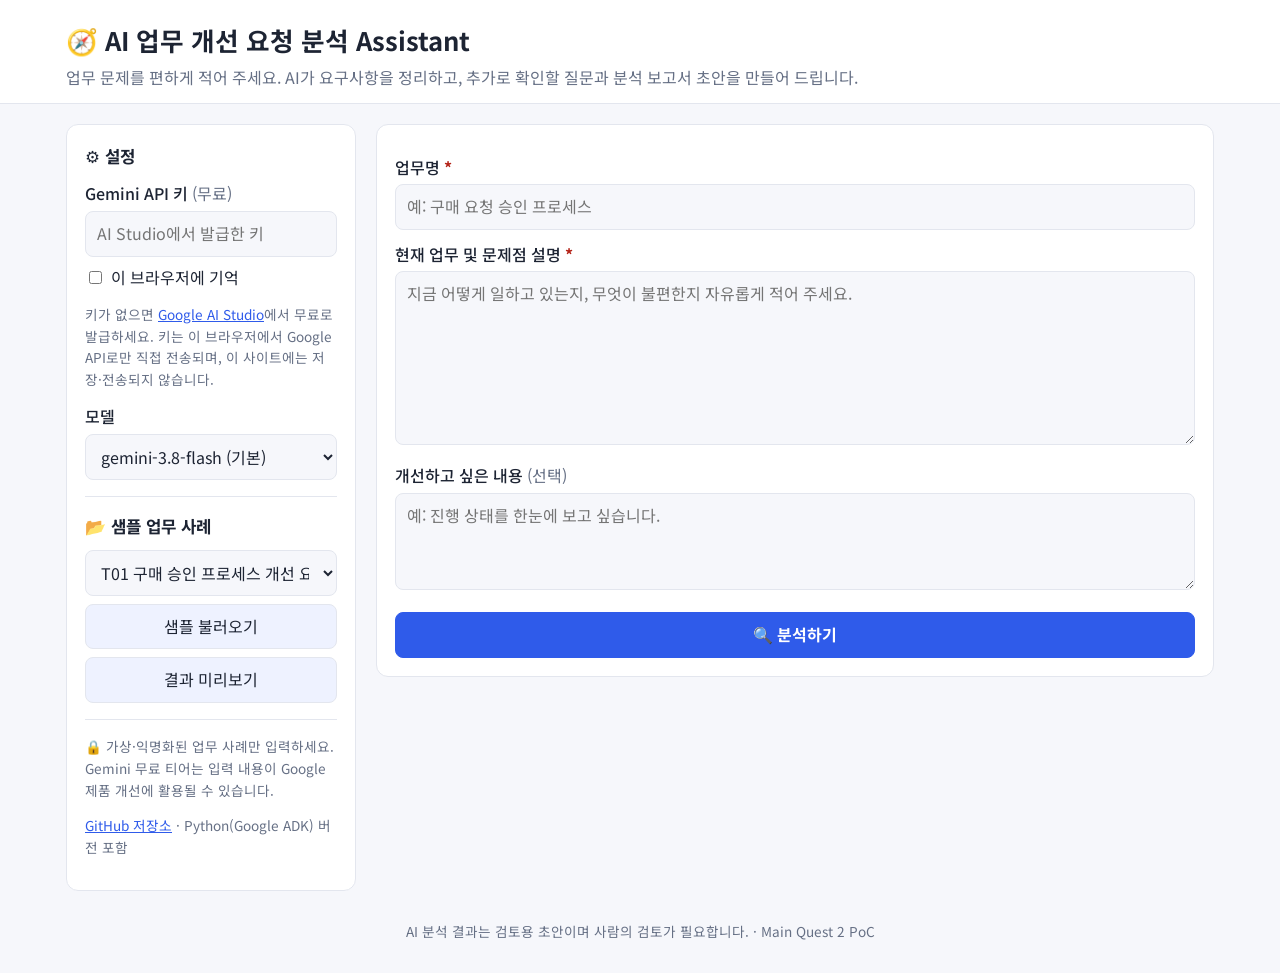
==== web/index.html @ cccdfedd "GitHub Pages 공개 웹 버전 추가 및 Gemini 검증 결과 반영 - web/: 방문자 본인의 무료 Gemini 키로 동작하는 정적 웹앱 (같은 프롬프트·스키마·가드레일)" ====
<!doctype html>
<html lang="ko">
<head>
  <meta charset="utf-8">
  <meta name="viewport" content="width=device-width, initial-scale=1">
  <title>AI 업무 개선 요청 분석 Assistant</title>
  <meta name="description" content="업무 개선 요청을 AI가 구조화하고, 추가 확인 질문과 분석 보고서 초안(As-Is/To-Be)을 생성합니다.">
  <link rel="icon" href="data:image/svg+xml,<svg xmlns='http://www.w3.org/2000/svg' viewBox='0 0 100 100'><text y='.9em' font-size='90'>🧭</text></svg>">
  <link rel="preconnect" href="https://fonts.googleapis.com">
  <link rel="preconnect" href="https://fonts.gstatic.com" crossorigin>
  <link href="https://fonts.googleapis.com/css2?family=Noto+Sans+KR:wght@400;500;700&display=swap" rel="stylesheet">
  <link rel="stylesheet" href="style.css">
</head>
<body>
<header class="top">
  <div class="wrap">
    <h1>🧭 AI 업무 개선 요청 분석 Assistant</h1>
    <p class="sub">업무 문제를 편하게 적어 주세요. AI가 요구사항을 정리하고, 추가로 확인할 질문과 분석 보고서 초안을 만들어 드립니다.</p>
  </div>
</header>

<main class="wrap layout">
  <aside class="panel side">
    <h2>⚙️ 설정</h2>
    <label for="apiKey">Gemini API 키 <span class="muted">(무료)</span></label>
    <input id="apiKey" type="password" autocomplete="off" placeholder="AI Studio에서 발급한 키">
    <label class="check"><input id="rememberKey" type="checkbox"> 이 브라우저에 기억</label>
    <p class="hint">키가 없으면 <a href="https://aistudio.google.com/apikey" target="_blank" rel="noopener">Google AI Studio</a>에서 무료로 발급하세요.
      키는 이 브라우저에서 Google API로만 직접 전송되며, 이 사이트에는 저장·전송되지 않습니다.</p>
    <label for="model">모델</label>
    <select id="model">
      <option value="gemini-3.8-flash">gemini-3.8-flash (기본)</option>
      <option value="gemini-3.5-flash-lite">gemini-3.5-flash-lite (한도 초과 시)</option>
    </select>

    <hr>
    <h2>📂 샘플 업무 사례</h2>
    <select id="sampleSelect" aria-label="테스트 사례 선택"></select>
    <div class="row">
      <button id="loadSample" class="secondary" type="button">샘플 불러오기</button>
      <button id="showSampleResult" class="secondary" type="button" title="API 키 없이 미리 실행해 둔 Gemini 분석 결과를 봅니다">결과 미리보기</button>
    </div>
    <hr>
    <p class="hint">🔒 가상·익명화된 업무 사례만 입력하세요. Gemini 무료 티어는 입력 내용이 Google 제품 개선에 활용될 수 있습니다.</p>
    <p class="hint"><a href="https://github.com/crystalmoon74/MainQuest2_AI-Business-Improvement-Assistant" target="_blank" rel="noopener">GitHub 저장소</a> · Python(Google ADK) 버전 포함</p>
  </aside>

  <section class="content">
    <form id="requestForm" class="panel" novalidate>
      <label for="taskName">업무명 <b class="req">*</b></label>
      <input id="taskName" type="text" placeholder="예: 구매 요청 승인 프로세스">
      <label for="problem">현재 업무 및 문제점 설명 <b class="req">*</b></label>
      <textarea id="problem" rows="6" placeholder="지금 어떻게 일하고 있는지, 무엇이 불편한지 자유롭게 적어 주세요."></textarea>
      <label for="improvement">개선하고 싶은 내용 <span class="muted">(선택)</span></label>
      <textarea id="improvement" rows="3" placeholder="예: 진행 상태를 한눈에 보고 싶습니다."></textarea>
      <button id="analyzeBtn" class="primary" type="submit">🔍 분석하기</button>
    </form>

    <div id="messages" aria-live="polite"></div>
    <div id="result"></div>
  </section>
</main>

<footer class="wrap foot">AI 분석 결과는 검토용 초안이며 사람의 검토가 필요합니다. · Main Quest 2 PoC</footer>
<script type="module" src="app.js"></script>
</body>
</html>
---- web/style.css ----
:root {
  --bg: #f6f7fb; --panel: #ffffff; --text: #1d2433; --muted: #667085; --line: #e3e6ee;
  --primary: #2f5bea; --primary-ink: #ffffff; --soft: #eef2ff;
  --ok: #157f3d; --ok-bg: #e7f6ec; --warn: #9a6700; --warn-bg: #fff6db; --none: #5b6474; --none-bg: #eef0f4;
  --err: #b42318; --err-bg: #fdecea;
}
@media (prefers-color-scheme: dark) {
  :root {
    --bg: #12151c; --panel: #1a1f29; --text: #e7eaf0; --muted: #9aa3b2; --line: #2b3240;
    --primary: #6f8cff; --primary-ink: #0d1020; --soft: #222a3d;
    --ok: #6fd393; --ok-bg: #173324; --warn: #f2c25c; --warn-bg: #3a2f12; --none: #b4bccb; --none-bg: #262c38;
    --err: #ff8a80; --err-bg: #3b1a1a;
  }
}
* { box-sizing: border-box; }
body { margin: 0; background: var(--bg); color: var(--text);
  font-family: "Noto Sans KR", system-ui, -apple-system, "Segoe UI", sans-serif; line-height: 1.6; }
a { color: var(--primary); }
.wrap { max-width: 1180px; margin: 0 auto; padding: 0 16px; }
.top { background: var(--panel); border-bottom: 1px solid var(--line); padding: 20px 0 12px; margin-bottom: 20px; }
.top h1 { margin: 0; font-size: 1.6rem; }
.sub { margin: 4px 0 0; color: var(--muted); }
.layout { display: grid; grid-template-columns: 290px 1fr; gap: 20px; align-items: start; }
@media (max-width: 860px) { .layout { grid-template-columns: 1fr; } }
.panel { background: var(--panel); border: 1px solid var(--line); border-radius: 12px; padding: 18px; }
.side h2 { font-size: 1.05rem; margin: 0 0 10px; }
.side { position: sticky; top: 12px; }
@media (max-width: 860px) { .side { position: static; } }
label { display: block; font-weight: 500; margin: 12px 0 4px; }
label.check { font-weight: 400; display: flex; gap: 6px; align-items: center; margin-top: 8px; }
input[type=text], input[type=password], textarea, select {
  width: 100%; padding: 9px 11px; border: 1px solid var(--line); border-radius: 8px;
  background: var(--bg); color: var(--text); font: inherit; }
textarea { resize: vertical; }
input:focus, textarea:focus, select:focus { outline: 2px solid var(--primary); outline-offset: 1px; }
button { font: inherit; border-radius: 8px; padding: 9px 14px; cursor: pointer; border: 1px solid var(--line); }
button.primary { background: var(--primary); color: var(--primary-ink); border-color: var(--primary); width: 100%; margin-top: 16px; font-weight: 700; }
button.secondary { background: var(--soft); color: var(--text); }
button:disabled { opacity: .6; cursor: progress; }
.row { display: flex; flex-direction: column; gap: 8px; margin-top: 8px; }
.row > button { width: 100%; }
.hint { font-size: .85rem; color: var(--muted); }
.muted { color: var(--muted); font-weight: 400; }
.req { color: var(--err); }
hr { border: 0; border-top: 1px solid var(--line); margin: 16px 0; }
.msg { border-radius: 10px; padding: 12px 14px; margin-top: 14px; }
.msg.err { background: var(--err-bg); color: var(--err); }
.msg.info { background: var(--soft); }
.msg.warn { background: var(--warn-bg); color: var(--warn); }
.progress { display: flex; gap: 10px; align-items: center; }
.spinner { width: 18px; height: 18px; border: 3px solid var(--line); border-top-color: var(--primary); border-radius: 50%; animation: spin 1s linear infinite; }
@keyframes spin { to { transform: rotate(360deg); } }
.report { margin-top: 20px; }
.report h2 { margin: 0 0 6px; }
.report h3 { margin: 26px 0 8px; font-size: 1.1rem; border-left: 4px solid var(--primary); padding-left: 8px; }
.metrics { display: grid; grid-template-columns: repeat(5, 1fr); gap: 10px; margin: 14px 0; }
@media (max-width: 600px) { .metrics { grid-template-columns: repeat(2, 1fr); } }
.metric { background: var(--bg); border: 1px solid var(--line); border-radius: 10px; padding: 10px; }
.metric b { display: block; font-size: 1.4rem; }
.metric span { color: var(--muted); font-size: .85rem; }
.tabs { display: flex; gap: 4px; border-bottom: 1px solid var(--line); margin-top: 10px; flex-wrap: wrap; }
.tabs button { border: 0; background: none; border-bottom: 3px solid transparent; border-radius: 0; color: var(--muted); }
.tabs button[aria-selected=true] { color: var(--text); border-bottom-color: var(--primary); font-weight: 700; }
.tabpanel[hidden] { display: none; }
.table-wrap { overflow-x: auto; }
table { width: 100%; border-collapse: collapse; font-size: .93rem; }
th, td { text-align: left; border-bottom: 1px solid var(--line); padding: 8px; vertical-align: top; }
th { color: var(--muted); font-weight: 500; white-space: nowrap; }
.badge { display: inline-block; white-space: nowrap; padding: 1px 8px; border-radius: 999px; font-size: .8rem; font-weight: 700; }
.b-확인 { background: var(--ok-bg); color: var(--ok); }
.b-추정 { background: var(--warn-bg); color: var(--warn); }
.b-미확인 { background: var(--none-bg); color: var(--none); }
.flow { display: flex; flex-wrap: wrap; gap: 6px; align-items: center; margin: 8px 0; }
.flow .step { background: var(--soft); border-radius: 8px; padding: 4px 10px; }
details { border: 1px solid var(--line); border-radius: 10px; padding: 8px 12px; margin: 8px 0; }
summary { cursor: pointer; font-weight: 500; }
.tag { font-size: .78rem; background: var(--soft); border-radius: 6px; padding: 1px 6px; margin-left: 6px; }
ol.questions li { margin-bottom: 8px; }
ol.questions small { color: var(--muted); display: block; }
.answers label { font-weight: 400; }
pre.md { background: var(--bg); border: 1px solid var(--line); border-radius: 10px; padding: 12px; overflow-x: auto; white-space: pre-wrap; font-size: .85rem; }
.foot { color: var(--muted); font-size: .85rem; padding: 30px 16px; text-align: center; }
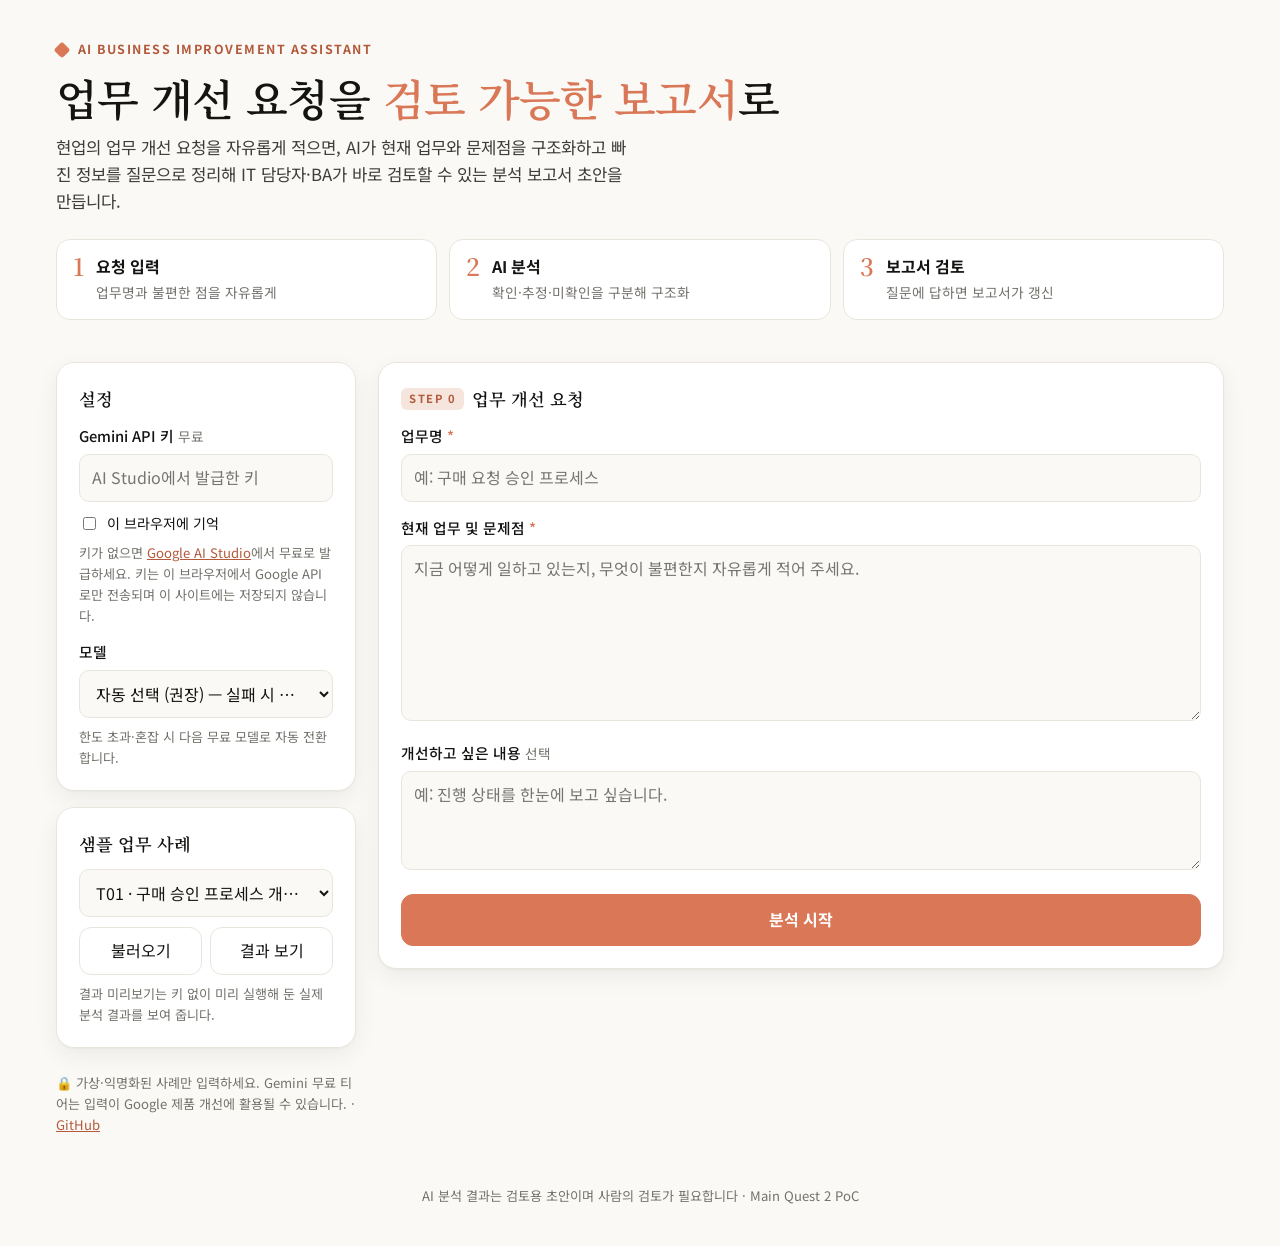
==== commit 78567b4c: "슬라이드형 디자인 개편, HTML 보고서, 무료 모델 자동 전환 - 웹·Streamlit 화면을 아이보리·클레이·세리프 제목의 슬라이드 톤으로 개편 - 분석 결과를 표지 + STE" ====
--- a/web/index.html
+++ b/web/index.html
@@ -3,65 +3,70 @@
 <head>
   <meta charset="utf-8">
   <meta name="viewport" content="width=device-width, initial-scale=1">
-  <title>AI 업무 개선 요청 분석 Assistant</title>
+  <title>업무 개선 분석 Assistant</title>
   <meta name="description" content="업무 개선 요청을 AI가 구조화하고, 추가 확인 질문과 분석 보고서 초안(As-Is/To-Be)을 생성합니다.">
-  <link rel="icon" href="data:image/svg+xml,<svg xmlns='http://www.w3.org/2000/svg' viewBox='0 0 100 100'><text y='.9em' font-size='90'>🧭</text></svg>">
+  <link rel="icon" href="data:image/svg+xml,<svg xmlns='http://www.w3.org/2000/svg' viewBox='0 0 100 100'><rect x='22' y='22' width='56' height='56' rx='10' transform='rotate(45 50 50)' fill='%23d97757'/></svg>">
   <link rel="preconnect" href="https://fonts.googleapis.com">
   <link rel="preconnect" href="https://fonts.gstatic.com" crossorigin>
-  <link href="https://fonts.googleapis.com/css2?family=Noto+Sans+KR:wght@400;500;700&display=swap" rel="stylesheet">
-  <link rel="stylesheet" href="style.css">
+  <link href="https://fonts.googleapis.com/css2?family=Noto+Sans+KR:wght@400;500;700&family=Noto+Serif+KR:wght@600&display=swap" rel="stylesheet">
+  <link rel="stylesheet" href="report.css?v=2">
+  <link rel="stylesheet" href="style.css?v=2">
 </head>
 <body>
-<header class="top">
-  <div class="wrap">
-    <h1>🧭 AI 업무 개선 요청 분석 Assistant</h1>
-    <p class="sub">업무 문제를 편하게 적어 주세요. AI가 요구사항을 정리하고, 추가로 확인할 질문과 분석 보고서 초안을 만들어 드립니다.</p>
-  </div>
+<header class="hero wrap">
+  <div class="brand"><span class="dot"></span>AI Business Improvement Assistant</div>
+  <h1>업무 개선 요청을 <em>검토 가능한 보고서</em>로</h1>
+  <p class="lead">현업의 업무 개선 요청을 자유롭게 적으면, AI가 현재 업무와 문제점을 구조화하고 빠진 정보를 질문으로 정리해
+    IT 담당자·BA가 바로 검토할 수 있는 분석 보고서 초안을 만듭니다.</p>
+  <ol class="how">
+    <li><span class="n">1</span><div><b>요청 입력</b><span>업무명과 불편한 점을 자유롭게</span></div></li>
+    <li><span class="n">2</span><div><b>AI 분석</b><span>확인·추정·미확인을 구분해 구조화</span></div></li>
+    <li><span class="n">3</span><div><b>보고서 검토</b><span>질문에 답하면 보고서가 갱신</span></div></li>
+  </ol>
 </header>
 
 <main class="wrap layout">
-  <aside class="panel side">
-    <h2>⚙️ 설정</h2>
-    <label for="apiKey">Gemini API 키 <span class="muted">(무료)</span></label>
-    <input id="apiKey" type="password" autocomplete="off" placeholder="AI Studio에서 발급한 키">
-    <label class="check"><input id="rememberKey" type="checkbox"> 이 브라우저에 기억</label>
-    <p class="hint">키가 없으면 <a href="https://aistudio.google.com/apikey" target="_blank" rel="noopener">Google AI Studio</a>에서 무료로 발급하세요.
-      키는 이 브라우저에서 Google API로만 직접 전송되며, 이 사이트에는 저장·전송되지 않습니다.</p>
-    <label for="model">모델</label>
-    <select id="model">
-      <option value="gemini-3.8-flash">gemini-3.8-flash (기본)</option>
-      <option value="gemini-3.5-flash-lite">gemini-3.5-flash-lite (한도 초과 시)</option>
-    </select>
-
-    <hr>
-    <h2>📂 샘플 업무 사례</h2>
-    <select id="sampleSelect" aria-label="테스트 사례 선택"></select>
-    <div class="row">
-      <button id="loadSample" class="secondary" type="button">샘플 불러오기</button>
-      <button id="showSampleResult" class="secondary" type="button" title="API 키 없이 미리 실행해 둔 Gemini 분석 결과를 봅니다">결과 미리보기</button>
-    </div>
-    <hr>
-    <p class="hint">🔒 가상·익명화된 업무 사례만 입력하세요. Gemini 무료 티어는 입력 내용이 Google 제품 개선에 활용될 수 있습니다.</p>
-    <p class="hint"><a href="https://github.com/crystalmoon74/MainQuest2_AI-Business-Improvement-Assistant" target="_blank" rel="noopener">GitHub 저장소</a> · Python(Google ADK) 버전 포함</p>
+  <aside class="side">
+    <section class="card">
+      <h2 class="card-title">설정</h2>
+      <label for="apiKey">Gemini API 키 <span class="opt">무료</span></label>
+      <input id="apiKey" type="password" autocomplete="off" placeholder="AI Studio에서 발급한 키">
+      <label class="check"><input id="rememberKey" type="checkbox"> 이 브라우저에 기억</label>
+      <p class="hint">키가 없으면 <a href="https://aistudio.google.com/apikey" target="_blank" rel="noopener">Google AI Studio</a>에서 무료로 발급하세요.
+        키는 이 브라우저에서 Google API로만 전송되며 이 사이트에는 저장되지 않습니다.</p>
+      <label for="model">모델</label>
+      <select id="model"></select>
+      <p class="hint" id="modelHint">한도 초과·혼잡 시 다음 무료 모델로 자동 전환합니다.</p>
+    </section>
+    <section class="card">
+      <h2 class="card-title">샘플 업무 사례</h2>
+      <select id="sampleSelect" aria-label="테스트 사례 선택"></select>
+      <div class="btn-row">
+        <button id="loadSample" class="btn" type="button">불러오기</button>
+        <button id="showSampleResult" class="btn" type="button" title="API 키 없이 미리 실행해 둔 Gemini 분석 결과를 봅니다">결과 보기</button>
+      </div>
+      <p class="hint">결과 미리보기는 키 없이 미리 실행해 둔 실제 분석 결과를 보여 줍니다.</p>
+    </section>
+    <p class="hint">🔒 가상·익명화된 사례만 입력하세요. Gemini 무료 티어는 입력이 Google 제품 개선에 활용될 수 있습니다.
+      · <a href="https://github.com/crystalmoon74/MainQuest2_AI-Business-Improvement-Assistant" target="_blank" rel="noopener">GitHub</a></p>
   </aside>
 
-  <section class="content">
-    <form id="requestForm" class="panel" novalidate>
-      <label for="taskName">업무명 <b class="req">*</b></label>
+  <section>
+    <form id="requestForm" class="card" novalidate>
+      <h2 class="card-title"><span class="k">STEP 0</span>업무 개선 요청</h2>
+      <label for="taskName">업무명 <span class="req">*</span></label>
       <input id="taskName" type="text" placeholder="예: 구매 요청 승인 프로세스">
-      <label for="problem">현재 업무 및 문제점 설명 <b class="req">*</b></label>
+      <label for="problem">현재 업무 및 문제점 <span class="req">*</span></label>
       <textarea id="problem" rows="6" placeholder="지금 어떻게 일하고 있는지, 무엇이 불편한지 자유롭게 적어 주세요."></textarea>
-      <label for="improvement">개선하고 싶은 내용 <span class="muted">(선택)</span></label>
+      <label for="improvement">개선하고 싶은 내용 <span class="opt">선택</span></label>
       <textarea id="improvement" rows="3" placeholder="예: 진행 상태를 한눈에 보고 싶습니다."></textarea>
-      <button id="analyzeBtn" class="primary" type="submit">🔍 분석하기</button>
+      <div class="form-actions"><button id="analyzeBtn" class="btn primary" type="submit">분석 시작</button></div>
     </form>
-
     <div id="messages" aria-live="polite"></div>
     <div id="result"></div>
   </section>
 </main>
-
-<footer class="wrap foot">AI 분석 결과는 검토용 초안이며 사람의 검토가 필요합니다. · Main Quest 2 PoC</footer>
-<script type="module" src="app.js"></script>
+<footer class="foot">AI 분석 결과는 검토용 초안이며 사람의 검토가 필요합니다 · Main Quest 2 PoC</footer>
+<script type="module" src="app.js?v=2"></script>
 </body>
 </html>
--- a/web/report.css
+++ b/web/report.css
@@ -0,0 +1,171 @@
+/* 분석 보고서 공용 스타일 — 웹 화면, HTML 다운로드, Streamlit 화면이 모두 이 파일을 사용한다. */
+:root {
+  --ivory: #faf9f5; --paper: #ffffff; --ink: #141413; --ink-2: #3d3d3a; --muted: #73726c; --line: #e8e6dc;
+  --clay: #d97757; --clay-ink: #b35a3c; --clay-soft: #f6e5dc;
+  --olive: #5f7a45; --olive-soft: #e5ecd9;
+  --sky: #4f7fb0; --sky-soft: #e0ebf5;
+  --amber: #a86a12; --amber-soft: #f8ebd2;
+  --slate: #6b6a63; --slate-soft: #eeede7;
+  --shadow: 0 1px 2px rgba(20, 20, 19, .04), 0 8px 24px rgba(20, 20, 19, .06);
+  --serif: "Noto Serif KR", "Nanum Myeongjo", Georgia, serif;
+  --sans: "Noto Sans KR", "Pretendard", system-ui, -apple-system, "Segoe UI", sans-serif;
+}
+@media (prefers-color-scheme: dark) {
+  :root:not([data-theme="light"]) {
+    --ivory: #1c1b19; --paper: #262522; --ink: #f1efe7; --ink-2: #d6d3c8; --muted: #a3a097; --line: #3a3934;
+    --clay: #e08a6b; --clay-ink: #f0a385; --clay-soft: #3d2a22;
+    --olive: #9cbc7c; --olive-soft: #2b3324; --sky: #8db6de; --sky-soft: #21303d;
+    --amber: #e6b25c; --amber-soft: #3a2e19; --slate: #b4b1a6; --slate-soft: #33322e;
+    --shadow: 0 1px 2px rgba(0, 0, 0, .3), 0 8px 24px rgba(0, 0, 0, .25);
+  }
+}
+
+.rpt { color: var(--ink); font-family: var(--sans); line-height: 1.65; }
+.rpt * { box-sizing: border-box; }
+.rpt h1, .rpt h2, .rpt h3 { font-family: var(--serif); font-weight: 600; letter-spacing: -.01em; margin: 0; }
+
+/* ---------- 표지 ---------- */
+.rpt-cover { background: var(--paper); border: 1px solid var(--line); border-radius: 20px; box-shadow: var(--shadow);
+  padding: 36px 36px 28px; position: relative; overflow: hidden; }
+.rpt-cover::before { content: ""; position: absolute; inset: 0 0 auto 0; height: 6px; background: var(--clay); }
+.rpt-eyebrow { color: var(--clay-ink); font-weight: 700; letter-spacing: .12em; font-size: .78rem; text-transform: uppercase; }
+.rpt-cover h1 { font-size: clamp(1.6rem, 3.2vw, 2.3rem); margin: 6px 0 10px; line-height: 1.3; }
+.rpt-summary { font-size: 1.05rem; color: var(--ink-2); max-width: 62ch; margin: 0 0 16px; }
+.rpt-meta { display: flex; flex-wrap: wrap; gap: 8px; margin-bottom: 18px; }
+.chip { display: inline-flex; align-items: center; gap: 6px; background: var(--slate-soft); color: var(--ink-2);
+  border-radius: 999px; padding: 3px 12px; font-size: .82rem; }
+.callout { border-radius: 12px; padding: 12px 16px; font-size: .9rem; display: flex; gap: 10px; align-items: flex-start; }
+.callout.warn { background: var(--amber-soft); color: var(--amber); }
+.callout.info { background: var(--sky-soft); color: var(--sky); }
+.kpis { display: grid; grid-template-columns: repeat(5, minmax(0, 1fr)); gap: 12px; margin-top: 20px; }
+@media (max-width: 720px) { .kpis { grid-template-columns: repeat(2, minmax(0, 1fr)); } }
+.kpi { background: var(--ivory); border: 1px solid var(--line); border-radius: 14px; padding: 12px 14px; }
+.kpi b { display: block; font-family: var(--serif); font-size: 1.7rem; line-height: 1.2; }
+.kpi span { color: var(--muted); font-size: .8rem; }
+.kpi.accent b { color: var(--clay-ink); }
+
+/* ---------- 단계 내비게이션 ---------- */
+.rpt-steps { display: flex; gap: 6px; overflow-x: auto; padding: 14px 4px 6px; margin: 18px 0 4px; scrollbar-width: thin;
+  list-style: none; }
+.rpt-steps li { flex: 1 0 auto; }
+.rpt-steps a, .rpt-steps button { display: flex; align-items: center; gap: 8px; width: 100%; text-decoration: none; color: var(--muted);
+  background: var(--paper); border: 1px solid var(--line); border-radius: 12px; padding: 8px 12px; font: inherit; font-size: .85rem;
+  cursor: pointer; white-space: nowrap; transition: border-color .15s, color .15s, background .15s; }
+.rpt-steps .n { display: inline-grid; place-items: center; width: 24px; height: 24px; border-radius: 50%;
+  background: var(--slate-soft); color: var(--ink-2); font-weight: 700; font-size: .78rem; flex: none; }
+.rpt-steps a:hover, .rpt-steps button:hover { border-color: var(--clay); color: var(--ink); }
+.rpt-steps .active { border-color: var(--clay); color: var(--ink); background: var(--clay-soft); }
+.rpt-steps .active .n, .rpt-steps .done .n { background: var(--clay); color: #fff; }
+
+/* ---------- 슬라이드(섹션) ---------- */
+.slide { background: var(--paper); border: 1px solid var(--line); border-radius: 20px; box-shadow: var(--shadow);
+  padding: 30px 34px; margin-top: 18px; scroll-margin-top: 80px; }
+.slide-head { display: grid; grid-template-columns: auto 1fr; gap: 4px 18px; align-items: end; padding-bottom: 16px;
+  border-bottom: 1px solid var(--line); margin-bottom: 20px; }
+.slide-num { grid-row: span 2; font-family: var(--serif); font-size: 3rem; line-height: 1; color: var(--clay); font-weight: 600; }
+.slide-kicker { color: var(--muted); font-size: .76rem; letter-spacing: .14em; font-weight: 700; }
+.slide-head h2 { font-size: 1.5rem; }
+.slide-lead { grid-column: 2; color: var(--muted); font-size: .9rem; margin: 2px 0 0; }
+.slide h3 { font-size: 1.05rem; margin: 18px 0 10px; }
+.slide p { margin: 0 0 10px; }
+@media (max-width: 640px) { .slide, .rpt-cover { padding: 22px 18px; } .slide-num { font-size: 2.2rem; } }
+
+/* 상태 배지 */
+.badge { display: inline-flex; align-items: center; gap: 4px; white-space: nowrap; border-radius: 999px; padding: 1px 10px;
+  font-size: .76rem; font-weight: 700; }
+.badge::before { content: ""; width: 7px; height: 7px; border-radius: 50%; background: currentColor; }
+.badge.s-확인 { background: var(--olive-soft); color: var(--olive); }
+.badge.s-추정 { background: var(--amber-soft); color: var(--amber); }
+.badge.s-미확인 { background: var(--slate-soft); color: var(--slate); }
+.legend { display: flex; gap: 14px; flex-wrap: wrap; font-size: .8rem; color: var(--muted); margin-bottom: 14px; }
+
+/* 업무 흐름 */
+.flow { display: flex; flex-wrap: wrap; align-items: stretch; gap: 10px; margin: 6px 0 18px; counter-reset: flow; }
+.flow-step { position: relative; flex: 1 1 150px; background: var(--ivory); border: 1px solid var(--line); border-radius: 14px;
+  padding: 12px 14px 10px; counter-increment: flow; }
+.flow-step::before { content: counter(flow, decimal-leading-zero); display: block; font-family: var(--serif); color: var(--clay);
+  font-weight: 600; font-size: .95rem; }
+.flow-step strong { display: block; margin: 2px 0 6px; line-height: 1.4; }
+.flow-step:not(:last-child)::after { content: "→"; position: absolute; right: -10px; top: 50%; transform: translate(50%, -50%);
+  color: var(--clay); font-weight: 700; background: var(--paper); line-height: 1; }
+.flow-step.s-추정 { border-style: dashed; border-color: var(--amber); }
+.flow-step.s-미확인 { border-style: dashed; }
+
+/* 사실 카드 */
+.facts { display: grid; gap: 10px; }
+.fact { display: grid; grid-template-columns: auto 1fr; gap: 6px 14px; background: var(--ivory); border: 1px solid var(--line);
+  border-left: 4px solid var(--slate); border-radius: 12px; padding: 12px 16px; }
+.fact.s-확인 { border-left-color: var(--olive); }
+.fact.s-추정 { border-left-color: var(--amber); }
+.fact .content { font-weight: 500; }
+.fact .ev { grid-column: 2; color: var(--muted); font-size: .86rem; }
+.fact .ev q { quotes: "“" "”"; font-style: normal; }
+
+/* AS-IS / TO-BE 비교 */
+.compare { display: grid; grid-template-columns: 1fr 1fr; gap: 14px; }
+@media (max-width: 720px) { .compare { grid-template-columns: 1fr; } }
+.pane { border-radius: 14px; padding: 16px 18px; border: 1px solid var(--line); }
+.pane.asis { background: var(--slate-soft); }
+.pane.tobe { background: var(--clay-soft); border-color: transparent; }
+.pane .label { font-size: .75rem; letter-spacing: .14em; font-weight: 700; color: var(--muted); }
+.pane.tobe .label { color: var(--clay-ink); }
+
+/* 개선 후보 */
+.cands { display: grid; grid-template-columns: repeat(auto-fit, minmax(240px, 1fr)); gap: 12px; }
+.cand { background: var(--ivory); border: 1px solid var(--line); border-radius: 14px; padding: 16px; display: flex; flex-direction: column; gap: 8px; }
+.cand-top { display: flex; justify-content: space-between; align-items: center; gap: 8px; }
+.cand-no { font-family: var(--serif); color: var(--clay); font-weight: 600; }
+.tag { font-size: .74rem; border-radius: 6px; padding: 2px 8px; background: var(--sky-soft); color: var(--sky); font-weight: 700; white-space: nowrap; }
+.tag.t-프로세스개선 { background: var(--olive-soft); color: var(--olive); }
+.tag.t-AI활용 { background: var(--clay-soft); color: var(--clay-ink); }
+.tag.t-교육가이드 { background: var(--amber-soft); color: var(--amber); }
+.cand h3 { font-size: 1.02rem; margin: 0; }
+.cand p { color: var(--ink-2); font-size: .9rem; margin: 0; }
+.cand dl { margin: 4px 0 0; font-size: .84rem; display: grid; gap: 4px; }
+.cand dt { color: var(--muted); font-weight: 700; font-size: .76rem; }
+.cand dd { margin: 0 0 4px; }
+
+/* 질문 */
+.qs { display: grid; gap: 10px; counter-reset: q; }
+.q { display: grid; grid-template-columns: auto 1fr; gap: 2px 14px; padding: 12px 14px; border: 1px solid var(--line);
+  border-radius: 12px; background: var(--ivory); counter-increment: q; }
+.q::before { content: "Q" counter(q); grid-row: span 3; font-family: var(--serif); color: var(--clay); font-weight: 600; font-size: 1.1rem; }
+.q .cat { font-size: .74rem; color: var(--sky); font-weight: 700; }
+.q .text { font-weight: 500; }
+.q .why { color: var(--muted); font-size: .85rem; }
+.answered { margin-top: 14px; }
+.answered li { margin-bottom: 6px; }
+
+/* 근거·검증 */
+.basis { background: var(--ivory); border-radius: 12px; padding: 14px 16px; border: 1px solid var(--line); }
+.unk-list { list-style: none; padding: 0; margin: 0; display: flex; flex-wrap: wrap; gap: 8px; }
+.unk-list li { background: var(--slate-soft); border-radius: 8px; padding: 4px 10px; font-size: .86rem; }
+.guard { width: 100%; border-collapse: collapse; font-size: .86rem; margin-top: 6px; }
+.guard th, .guard td { text-align: left; padding: 8px; border-bottom: 1px solid var(--line); vertical-align: top; }
+.guard th { color: var(--muted); font-weight: 500; }
+.empty { color: var(--muted); font-size: .9rem; }
+
+/* 슬라이드 넘김 모드 (웹 화면) */
+.rpt.paged .slide { display: none; }
+.rpt.paged .slide.current { display: block; animation: rise .25s ease-out; }
+@keyframes rise { from { transform: translateY(8px); } to { transform: none; } }
+@media (prefers-reduced-motion: reduce) { .rpt.paged .slide.current { animation: none; } }
+.pager { display: flex; justify-content: space-between; align-items: center; gap: 10px; margin-top: 14px; }
+.pager button { font: inherit; border-radius: 10px; padding: 8px 16px; border: 1px solid var(--line); background: var(--paper);
+  color: var(--ink); cursor: pointer; }
+.pager button.next { background: var(--ink); color: var(--paper); border-color: var(--ink); }
+.pager button:disabled { opacity: .35; cursor: default; }
+.pager .pos { color: var(--muted); font-size: .85rem; }
+.rpt:not(.paged) .pager { display: none; }
+
+/* 단독 HTML 파일 & 인쇄 */
+body.rpt-standalone { margin: 0; background: var(--ivory); }
+body.rpt-standalone .rpt { max-width: 1040px; margin: 0 auto; padding: 32px 18px 60px; }
+body.rpt-standalone .rpt-steps { position: sticky; top: 0; z-index: 2; background: var(--ivory); }
+.rpt-foot { color: var(--muted); font-size: .8rem; text-align: center; margin-top: 28px; }
+@media print {
+  body.rpt-standalone { background: #fff; }
+  .rpt-steps, .pager { display: none !important; }
+  .rpt.paged .slide { display: block !important; }
+  .slide, .rpt-cover { box-shadow: none; break-inside: avoid-page; break-after: page; }
+}
--- a/web/style.css
+++ b/web/style.css
@@ -1,82 +1,91 @@
-:root {
-  --bg: #f6f7fb; --panel: #ffffff; --text: #1d2433; --muted: #667085; --line: #e3e6ee;
-  --primary: #2f5bea; --primary-ink: #ffffff; --soft: #eef2ff;
-  --ok: #157f3d; --ok-bg: #e7f6ec; --warn: #9a6700; --warn-bg: #fff6db; --none: #5b6474; --none-bg: #eef0f4;
-  --err: #b42318; --err-bg: #fdecea;
-}
-@media (prefers-color-scheme: dark) {
-  :root {
-    --bg: #12151c; --panel: #1a1f29; --text: #e7eaf0; --muted: #9aa3b2; --line: #2b3240;
-    --primary: #6f8cff; --primary-ink: #0d1020; --soft: #222a3d;
-    --ok: #6fd393; --ok-bg: #173324; --warn: #f2c25c; --warn-bg: #3a2f12; --none: #b4bccb; --none-bg: #262c38;
-    --err: #ff8a80; --err-bg: #3b1a1a;
-  }
-}
+/* 페이지 레이아웃 (색상·글꼴 토큰은 report.css 의 :root 를 사용) */
 * { box-sizing: border-box; }
-body { margin: 0; background: var(--bg); color: var(--text);
-  font-family: "Noto Sans KR", system-ui, -apple-system, "Segoe UI", sans-serif; line-height: 1.6; }
-a { color: var(--primary); }
-.wrap { max-width: 1180px; margin: 0 auto; padding: 0 16px; }
-.top { background: var(--panel); border-bottom: 1px solid var(--line); padding: 20px 0 12px; margin-bottom: 20px; }
-.top h1 { margin: 0; font-size: 1.6rem; }
-.sub { margin: 4px 0 0; color: var(--muted); }
-.layout { display: grid; grid-template-columns: 290px 1fr; gap: 20px; align-items: start; }
-@media (max-width: 860px) { .layout { grid-template-columns: 1fr; } }
-.panel { background: var(--panel); border: 1px solid var(--line); border-radius: 12px; padding: 18px; }
-.side h2 { font-size: 1.05rem; margin: 0 0 10px; }
-.side { position: sticky; top: 12px; }
-@media (max-width: 860px) { .side { position: static; } }
-label { display: block; font-weight: 500; margin: 12px 0 4px; }
-label.check { font-weight: 400; display: flex; gap: 6px; align-items: center; margin-top: 8px; }
+html { scroll-behavior: smooth; }
+body { margin: 0; background: var(--ivory); color: var(--ink); font-family: var(--sans); line-height: 1.6; }
+a { color: var(--clay-ink); }
+.wrap { max-width: 1200px; margin: 0 auto; padding: 0 16px; }
+
+/* 헤더 */
+.hero { padding-top: 40px; padding-bottom: 26px; }
+.brand { display: flex; align-items: center; gap: 10px; color: var(--clay-ink); font-weight: 700; letter-spacing: .12em;
+  font-size: .78rem; text-transform: uppercase; }
+.brand .dot { width: 12px; height: 12px; border-radius: 3px; background: var(--clay); transform: rotate(45deg); }
+.hero h1 { font-family: var(--serif); font-weight: 600; font-size: clamp(1.8rem, 4vw, 2.7rem); line-height: 1.25; margin: 10px 0 10px; letter-spacing: -.015em; }
+.hero h1 em { font-style: normal; color: var(--clay); }
+.hero .lead { color: var(--ink-2); font-size: 1.05rem; max-width: 64ch; margin: 0; }
+.how { display: grid; grid-template-columns: repeat(3, minmax(0, 1fr)); gap: 12px; margin-top: 24px; list-style: none; padding: 0; }
+@media (max-width: 720px) { .how { grid-template-columns: 1fr; } }
+.how li { background: var(--paper); border: 1px solid var(--line); border-radius: 14px; padding: 14px 16px; display: flex; gap: 12px; }
+.how .n { font-family: var(--serif); color: var(--clay); font-size: 1.5rem; font-weight: 600; line-height: 1; }
+.how b { display: block; }
+.how span { color: var(--muted); font-size: .86rem; }
+
+/* 본문 레이아웃 */
+.layout { display: grid; grid-template-columns: 300px minmax(0, 1fr); gap: 22px; align-items: start; padding-bottom: 40px; }
+@media (max-width: 900px) { .layout { grid-template-columns: minmax(0, 1fr); } }
+.layout > *, .side > * { min-width: 0; }
+select { max-width: 100%; text-overflow: ellipsis; }
+.card { background: var(--paper); border: 1px solid var(--line); border-radius: 18px; box-shadow: var(--shadow); padding: 22px; }
+.side { position: sticky; top: 16px; display: grid; gap: 16px; }
+@media (max-width: 900px) { .side { position: static; } }
+.card-title { display: flex; align-items: center; gap: 8px; font-family: var(--serif); font-weight: 600; font-size: 1.08rem; margin: 0 0 12px; }
+.card-title .k { font-family: var(--sans); font-size: .7rem; letter-spacing: .14em; color: var(--clay-ink); background: var(--clay-soft);
+  border-radius: 6px; padding: 2px 8px; font-weight: 700; }
+
+label { display: block; font-weight: 500; margin: 14px 0 6px; font-size: .92rem; }
+label:first-of-type { margin-top: 0; }
+label.check { font-weight: 400; display: flex; gap: 8px; align-items: center; margin-top: 10px; font-size: .88rem; }
 input[type=text], input[type=password], textarea, select {
-  width: 100%; padding: 9px 11px; border: 1px solid var(--line); border-radius: 8px;
-  background: var(--bg); color: var(--text); font: inherit; }
+  width: 100%; padding: 10px 12px; border: 1px solid var(--line); border-radius: 10px; background: var(--ivory);
+  color: var(--ink); font: inherit; transition: border-color .15s, box-shadow .15s; }
 textarea { resize: vertical; }
-input:focus, textarea:focus, select:focus { outline: 2px solid var(--primary); outline-offset: 1px; }
-button { font: inherit; border-radius: 8px; padding: 9px 14px; cursor: pointer; border: 1px solid var(--line); }
-button.primary { background: var(--primary); color: var(--primary-ink); border-color: var(--primary); width: 100%; margin-top: 16px; font-weight: 700; }
-button.secondary { background: var(--soft); color: var(--text); }
-button:disabled { opacity: .6; cursor: progress; }
-.row { display: flex; flex-direction: column; gap: 8px; margin-top: 8px; }
-.row > button { width: 100%; }
-.hint { font-size: .85rem; color: var(--muted); }
-.muted { color: var(--muted); font-weight: 400; }
-.req { color: var(--err); }
-hr { border: 0; border-top: 1px solid var(--line); margin: 16px 0; }
-.msg { border-radius: 10px; padding: 12px 14px; margin-top: 14px; }
-.msg.err { background: var(--err-bg); color: var(--err); }
-.msg.info { background: var(--soft); }
-.msg.warn { background: var(--warn-bg); color: var(--warn); }
-.progress { display: flex; gap: 10px; align-items: center; }
-.spinner { width: 18px; height: 18px; border: 3px solid var(--line); border-top-color: var(--primary); border-radius: 50%; animation: spin 1s linear infinite; }
+input:focus, textarea:focus, select:focus { outline: none; border-color: var(--clay); box-shadow: 0 0 0 3px var(--clay-soft); }
+.req { color: var(--clay); }
+.opt { color: var(--muted); font-weight: 400; font-size: .85rem; }
+.hint { font-size: .82rem; color: var(--muted); margin: 8px 0 0; }
+
+button { font: inherit; cursor: pointer; }
+.btn { border-radius: 12px; padding: 10px 16px; border: 1px solid var(--line); background: var(--paper); color: var(--ink);
+  transition: border-color .15s, background .15s, transform .05s; }
+.btn:hover { border-color: var(--clay); }
+.btn:active { transform: translateY(1px); }
+.btn.primary { background: var(--clay); border-color: var(--clay); color: #fff; font-weight: 700; }
+.btn.primary:hover { background: var(--clay-ink); border-color: var(--clay-ink); }
+.btn.dark { background: var(--ink); border-color: var(--ink); color: var(--paper); font-weight: 700; }
+.btn:disabled { opacity: .6; cursor: progress; }
+.btn.block { width: 100%; }
+.btn-row { display: grid; grid-template-columns: 1fr 1fr; gap: 8px; margin-top: 10px; }
+.form-actions { display: flex; gap: 10px; margin-top: 18px; }
+.form-actions .primary { flex: 1; padding: 12px; font-size: 1rem; }
+
+/* 메시지 */
+.msg { border-radius: 14px; padding: 14px 16px; margin-top: 16px; display: flex; gap: 10px; align-items: flex-start; flex-wrap: wrap; }
+.msg.err { background: #fbe6e2; color: #9b2c1a; }
+.msg.warn { background: var(--amber-soft); color: var(--amber); }
+.msg.info { background: var(--sky-soft); color: var(--sky); }
+@media (prefers-color-scheme: dark) { .msg.err { background: #3d1f1a; color: #ffb4a6; } }
+
+/* 분석 진행 단계 */
+.progress { margin-top: 16px; }
+.progress ol { list-style: none; padding: 0; margin: 12px 0 0; display: grid; gap: 8px; }
+.progress li { display: flex; align-items: center; gap: 10px; color: var(--muted); }
+.progress li .ic { width: 22px; height: 22px; border-radius: 50%; border: 2px solid var(--line); display: grid; place-items: center; font-size: .7rem; flex: none; }
+.progress li.done { color: var(--ink); }
+.progress li.done .ic { background: var(--olive); border-color: var(--olive); color: #fff; }
+.progress li.now { color: var(--ink); font-weight: 500; }
+.progress li.now .ic { border-color: var(--clay); border-top-color: transparent; animation: spin .9s linear infinite; }
+.progress .elapsed { color: var(--muted); font-size: .85rem; }
 @keyframes spin { to { transform: rotate(360deg); } }
-.report { margin-top: 20px; }
-.report h2 { margin: 0 0 6px; }
-.report h3 { margin: 26px 0 8px; font-size: 1.1rem; border-left: 4px solid var(--primary); padding-left: 8px; }
-.metrics { display: grid; grid-template-columns: repeat(5, 1fr); gap: 10px; margin: 14px 0; }
-@media (max-width: 600px) { .metrics { grid-template-columns: repeat(2, 1fr); } }
-.metric { background: var(--bg); border: 1px solid var(--line); border-radius: 10px; padding: 10px; }
-.metric b { display: block; font-size: 1.4rem; }
-.metric span { color: var(--muted); font-size: .85rem; }
-.tabs { display: flex; gap: 4px; border-bottom: 1px solid var(--line); margin-top: 10px; flex-wrap: wrap; }
-.tabs button { border: 0; background: none; border-bottom: 3px solid transparent; border-radius: 0; color: var(--muted); }
-.tabs button[aria-selected=true] { color: var(--text); border-bottom-color: var(--primary); font-weight: 700; }
-.tabpanel[hidden] { display: none; }
-.table-wrap { overflow-x: auto; }
-table { width: 100%; border-collapse: collapse; font-size: .93rem; }
-th, td { text-align: left; border-bottom: 1px solid var(--line); padding: 8px; vertical-align: top; }
-th { color: var(--muted); font-weight: 500; white-space: nowrap; }
-.badge { display: inline-block; white-space: nowrap; padding: 1px 8px; border-radius: 999px; font-size: .8rem; font-weight: 700; }
-.b-확인 { background: var(--ok-bg); color: var(--ok); }
-.b-추정 { background: var(--warn-bg); color: var(--warn); }
-.b-미확인 { background: var(--none-bg); color: var(--none); }
-.flow { display: flex; flex-wrap: wrap; gap: 6px; align-items: center; margin: 8px 0; }
-.flow .step { background: var(--soft); border-radius: 8px; padding: 4px 10px; }
-details { border: 1px solid var(--line); border-radius: 10px; padding: 8px 12px; margin: 8px 0; }
-summary { cursor: pointer; font-weight: 500; }
-.tag { font-size: .78rem; background: var(--soft); border-radius: 6px; padding: 1px 6px; margin-left: 6px; }
-ol.questions li { margin-bottom: 8px; }
-ol.questions small { color: var(--muted); display: block; }
-.answers label { font-weight: 400; }
-pre.md { background: var(--bg); border: 1px solid var(--line); border-radius: 10px; padding: 12px; overflow-x: auto; white-space: pre-wrap; font-size: .85rem; }
-.foot { color: var(--muted); font-size: .85rem; padding: 30px 16px; text-align: center; }
+
+/* 결과 영역 */
+#result { margin-top: 22px; }
+.result-bar { display: flex; justify-content: space-between; align-items: center; gap: 10px; flex-wrap: wrap; margin-top: 16px; }
+.seg { display: inline-flex; border: 1px solid var(--line); border-radius: 12px; overflow: hidden; background: var(--paper); }
+.seg button { border: 0; background: none; padding: 8px 14px; color: var(--muted); }
+.seg button[aria-pressed=true] { background: var(--ink); color: var(--paper); }
+.answers-card { margin-top: 18px; }
+.answers-card .q-input { margin-top: 12px; }
+.answers-card .q-input label { font-weight: 500; margin: 0 0 6px; }
+.answers-card .q-input .cat { color: var(--sky); font-size: .75rem; font-weight: 700; }
+
+.foot { color: var(--muted); font-size: .82rem; padding: 10px 16px 40px; text-align: center; }
